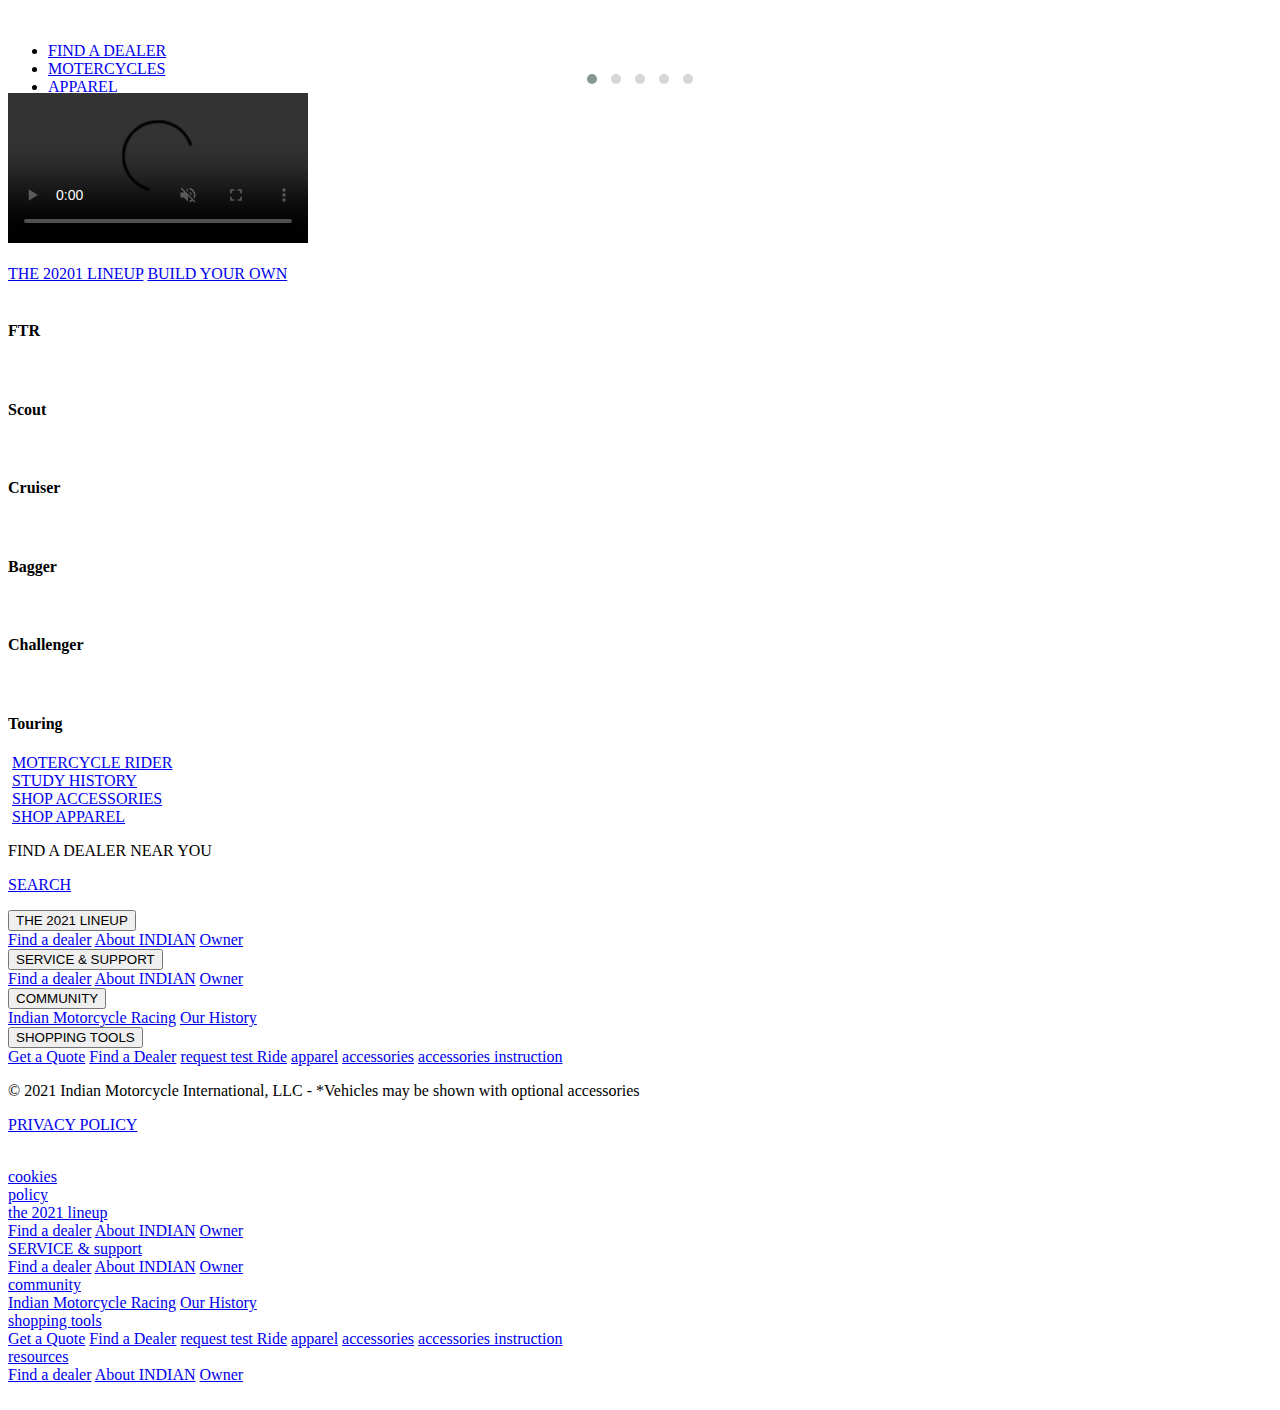
==== index.html @ c052fcd8 "index file" ====
<!DOCTYPE html> 
<html lang="en">
    <head>
        <!-- title -->
        <title>Indian Motorcycle India | Indian® Motorcycles - IN -</title>
        <!-- meta tags -->
        <meta charset="UTF-8">
        <meta name="viewport" content="width=device-width, initial-scale=1.0">
        <meta name="theme-color" content="#9C122A">
        <!-- favicon -->
        <link rel="icon" href="img/logo/favicon.ico">
        <!-- css files -->
        <link rel="stylesheet" href="css/main.css">
        <link rel="stylesheet" href="css/common.css">
        <!-- google fonts -->
        <link rel="preconnect" href="https://fonts.gstatic.com">
        <link href="https://fonts.googleapis.com/css2?family=Teko:wght@300;400;500;600;700&display=swap" rel="stylesheet">
        <!-- font awesome -->
        <link rel="stylesheet" href="https://cdnjs.cloudflare.com/ajax/libs/font-awesome/5.15.3/css/all.min.css" integrity="sha512-iBBXm8fW90+nuLcSKlbmrPcLa0OT92xO1BIsZ+ywDWZCvqsWgccV3gFoRBv0z+8dLJgyAHIhR35VZc2oM/gI1w==" crossorigin="anonymous" referrerpolicy="no-referrer" />
        <!-- owl carousel slider --> 
        <link rel="stylesheet" href="https://cdnjs.cloudflare.com/ajax/libs/OwlCarousel2/2.3.4/assets/owl.carousel.min.css" integrity="sha512-tS3S5qG0BlhnQROyJXvNjeEM4UpMXHrQfTGmbQ1gKmelCxlSEBUaxhRBj/EFTzpbP4RVSrpEikbmdJobCvhE3g==" crossorigin="anonymous" />
        <link rel="stylesheet" href="https://cdnjs.cloudflare.com/ajax/libs/OwlCarousel2/2.3.4/assets/owl.theme.default.min.css" integrity="sha512-sMXtMNL1zRzolHYKEujM2AqCLUR9F2C4/05cdbxjjLSRvMQIciEPCQZo++nk7go3BtSuK9kfa/s+a4f4i5pLkw==" crossorigin="anonymous" />

    </head>
    <body>
        <!-- header section -->
        <div class="lang-header">
            <i class="fas fa-globe-europe"></i>
        </div>
        <div class="header" id="stheader">
            <div class="site-logo">
                <img src="img/logo/indianmotorcycle-logo.png" alt="">
            </div>
            <ul id="MenuItems">
                <li><a href="#">FIND A DEALER</a></li>
                <li><a href="#">MOTERCYCLES</a></li>
                <li><a href="#">APPAREL</a></li>
                <li><a href="#">ACCESSORIES</a></li>
                <li><a href="#">TEST RIDE</a></li>
                <li><a href="#">ABOUT</a></li> 
            </ul>
            <div class="header-icon">
                <i onclick="menutoggle()" class="fas fa-bars"></i>
                <i class="fas fa-globe-europe"></i>
            </div>
        </div>
        <!-- hero-page -->
            <!-- hero slider -->
            <div class="hero-page">
                <div class="hero-slider">
                    <div class="owl-carousel owl-theme">
                        <div class="item">
                           <img src="img/hero-page/ftr-tracker-z.jpg" alt="">
                        </div>
                        <div class="item">
                            <img src="img/hero-page/apple-carplay.jpg" alt="">
                         </div>
                         <div class="item">
                            <img src="img/hero-page/ftr-tracker-z.jpg" alt="">
                         </div>
                         <div class="item">
                            <img src="img/hero-page/scouting-america.jpg" alt="">
                         </div>
                         <div class="item">
                            <img src="img/hero-page/slider-chief-en.jpg" alt="">
                         </div>
                    </div>
                </div>
                <!-- hero video -->
                <div class="hero-video">
                    <div>
                        <video muted autoplay controls loop preload="none" playsinline height="auto">
                            <source src="https://youtu.be/UjYlq_o7k0E">
                        </video>
                    </div>
                    <div>
                        <img src="img/hero-page/mustang-promo-en.jpg" alt="">
                    </div>
                </div>
            </div>
        <!-- hero page ends -->
        <!-- 2021 lineup -->
        <div class="lineup21">
            <div class="btn-21">
                <a class="primary-btn" href="#">THE 20201 LINEUP</a>
                <a class="secondary-btn" href="#">BUILD YOUR OWN</a>
            </div>
            <div class="lineup-img-holder">
                <div class="lineup-img">
                    <img src="img/lineup21/ftr.jpg" alt="">
                    <h4>FTR</h4>
                </div>
                <div class="lineup-img">
                    <img src="img/lineup21/scout-21.jpg" alt="">
                    <h4>Scout</h4>
                </div>
                <div class="lineup-img">
                    <img src="img/lineup21/chief-home-intl.jpg" alt="">
                    <h4>Cruiser</h4>
                </div>
                <div class="lineup-img">
                    <img src="img/lineup21/bagger.jpg" alt="">
                    <h4>Bagger</h4>
                </div>
                <div class="lineup-img">
                    <img src="img/lineup21/challenger.jpg" alt="">
                    <h4>Challenger</h4>
                </div>
                <div class="lineup-img">
                    <img src="img/lineup21/touring.jpg" alt="">
                    <h4>Touring</h4>
                </div>
            </div>
        </div>

        <!-- image with buttons  -->
        <div class="img-btn">
            <div class="img-btn-card">
                <img src="img/img-btn/imrg.jpg" alt="">
                <a class="primary-btn" href="#">MOTERCYCLE RIDER</a>
            </div>
            <div class="img-btn-card">
                <img src="img/img-btn/history2.jpg" alt="">
                <a class="primary-btn" href="#">STUDY HISTORY</a>
            </div>
            <div class="img-btn-card">
                <img src="img/img-btn/accessories.jpg" alt="">
                <a class="primary-btn" href="#">SHOP ACCESSORIES</a>
            </div>
            <div class="img-btn-card">
                <img src="img/img-btn/apparel.jpg" alt="">
                <a class="primary-btn" href="#">SHOP APPAREL</a>
            </div>
        </div>

        <!-- find a dealer -->
        <div class="find-dealer">
            <p>FIND A DEALER NEAR YOU</p>
            <p><a class="primary-btn" href="#">SEARCH</a></p>
        </div>

        <!-- collapsible footer mobile -->
        <div class="footer-mob">                     
            <button type="button" class="collapsible">THE 2021 LINEUP</button>
            <div class="content">
                <a href="#">Find a dealer</a>
                <a href="#">About INDIAN</a>
                <a href="#">Owner</a>
            </div>
            <button type="button" class="collapsible">SERVICE & SUPPORT</button>
            <div class="content">
                <a href="#">Find a dealer</a>
                <a href="#">About INDIAN</a>
                <a href="#">Owner</a>
            </div>
            <button type="button" class="collapsible">COMMUNITY </button>
            <div class="content">
                <a href="#">Indian Motorcycle Racing</a>
                <a href="#">Our History</a>
            </div>
            <button type="button" class="collapsible">SHOPPING TOOLS</button>
            <div class="content">
                <a href="#">Get a Quote</a>
                <a href="#">Find a Dealer</a>
                <a href="#">request test Ride</a>
                <a href="#">apparel</a>
                <a href="#">accessories</a>
                <a href="#">accessories instruction</a>
            </div>
        </div>

        <!-- footer common -->
        <div class="footer-pc">
            <div class="footer-social-icon">
                <i class="fab fa-facebook-square"></i>
                <i class="fab fa-youtube-square"></i>
                <i class="fab fa-twitter-square"></i>
                <i class="fab fa-instagram"></i>
            </div>
            <div class="footer-copyright">
            <p>© 2021 Indian Motorcycle International, LLC - *Vehicles may be shown with optional accessories</p>
            <p><a href="#">PRIVACY POLICY</a></p>
            </div>
        </div>

        <!-- footer logo mobile -->
        <div class="footer-logo">
            <div>
                <img src="img/logo/indiamotorcycle-logo-bottom.png" alt="">
            </div>
        </div>
        <!-- fixed footer pc -->
        <div class="fixed-footer">
            <div class="cookies">
                <a href="#"><i class="fas fa-fingerprint"></i><span class="cookies-p">cookies <br> policy</span></a>
            </div>
            <div class="fixed-footer-links">
                <a class="fixed-nav" href="#">the 2021 lineup</a>
                <div class="footer-link-content">
                    <a href="#">Find a dealer</a>
                    <a href="#">About INDIAN</a>
                    <a href="#">Owner</a>
                </div>

                <a class="fixed-nav" href="#">SERVICE & support</a>
                <div class="footer-link-content">
                    <a href="#">Find a dealer</a>
                    <a href="#">About INDIAN</a>
                    <a href="#">Owner</a>
                </div>
                
                <a class="fixed-nav" href="#">community</a>
                <div class="footer-link-content">
                    <a href="#">Indian Motorcycle Racing</a>
                    <a href="#">Our History</a>
                </div>

                <a class="fixed-nav" href="#">shopping tools</a>
                <div class="footer-link-content">
                    <a href="#">Get a Quote</a>
                    <a href="#">Find a Dealer</a>
                    <a href="#">request test Ride</a>
                    <a href="#">apparel</a>
                    <a href="#">accessories</a>
                    <a href="#">accessories instruction</a>
                </div>

                <a class="fixed-nav" href="#">resources</a>
                <div class="footer-link-content">
                    <a href="#">Find a dealer</a>
                    <a href="#">About INDIAN</a>
                    <a href="#">Owner</a>
                </div>
            </div>
            <div class="fixed-footer-logo">
                <img title="Indian motercycles" src="img/logo/indiamotorcycle-logo-bottom.png" alt="">
            </div>
        </div>


    










        <!-- stiky header -->
        <script>
            window.onscroll = function() {myFunction()};
            
            var header = document.getElementById("stheader");
            var sticky  = header.offsetTop;

            function myFunction() {
                if (window.pageYOffset > sticky) {
                    header.classList.add("sticky");
                }
                 else {
                    header.classList.remove("sticky");
                }
            }

        </script>
        <!-- header toggle menu -->
        <script>
            var MenuItems = document.getElementById("MenuItems");
            MenuItems.style.maxHeight="0px";
            function menutoggle(){
                if(MenuItems.style.maxHeight=="0px")
                    {
                        MenuItems.style.maxHeight="250px";
                    }
                else
                    {
                        MenuItems.style.maxHeight="0px";
                }
            }
        </script>

        <!-- js for owl carousel -->
        <script src="https://cdnjs.cloudflare.com/ajax/libs/jquery/3.6.0/jquery.min.js" integrity="sha512-894YE6QWD5I59HgZOGReFYm4dnWc1Qt5NtvYSaNcOP+u1T9qYdvdihz0PPSiiqn/+/3e7Jo4EaG7TubfWGUrMQ==" crossorigin="anonymous"></script>
        <script src="https://cdnjs.cloudflare.com/ajax/libs/OwlCarousel2/2.3.4/owl.carousel.min.js" integrity="sha512-bPs7Ae6pVvhOSiIcyUClR7/q2OAsRiovw4vAkX+zJbw3ShAeeqezq50RIIcIURq7Oa20rW2n2q+fyXBNcU9lrw==" crossorigin="anonymous"></script>
        <script>
            $('.owl-carousel').owlCarousel({
                loop:true,
                margin:20,
                nav:false,
                center:false,
                autoplay:true,
                autoplayTimeout:2000,
                autoplayHoverPause:true,
                responsive:{
                    0:{
                        items:1
                    },
                    600:{
                        items:1
                    },
                    1000:{
                        items:1
                    },
                    1200:{
                        items:1
                    }
                }
            })
        </script>

        <!-- js for mobile collapsible footer -->
        <script>
            var coll = document.getElementsByClassName("collapsible");
            var i;
            
            for (i = 0; i < coll.length; i++) {
              coll[i].addEventListener("click", function() {
                this.classList.toggle("active");
                var content = this.nextElementSibling;
                if (content.style.display === "block") {
                  content.style.display = "none";
                } else {
                  content.style.display = "block";
                }
              });
            }
            </script>
    </body>

</html>
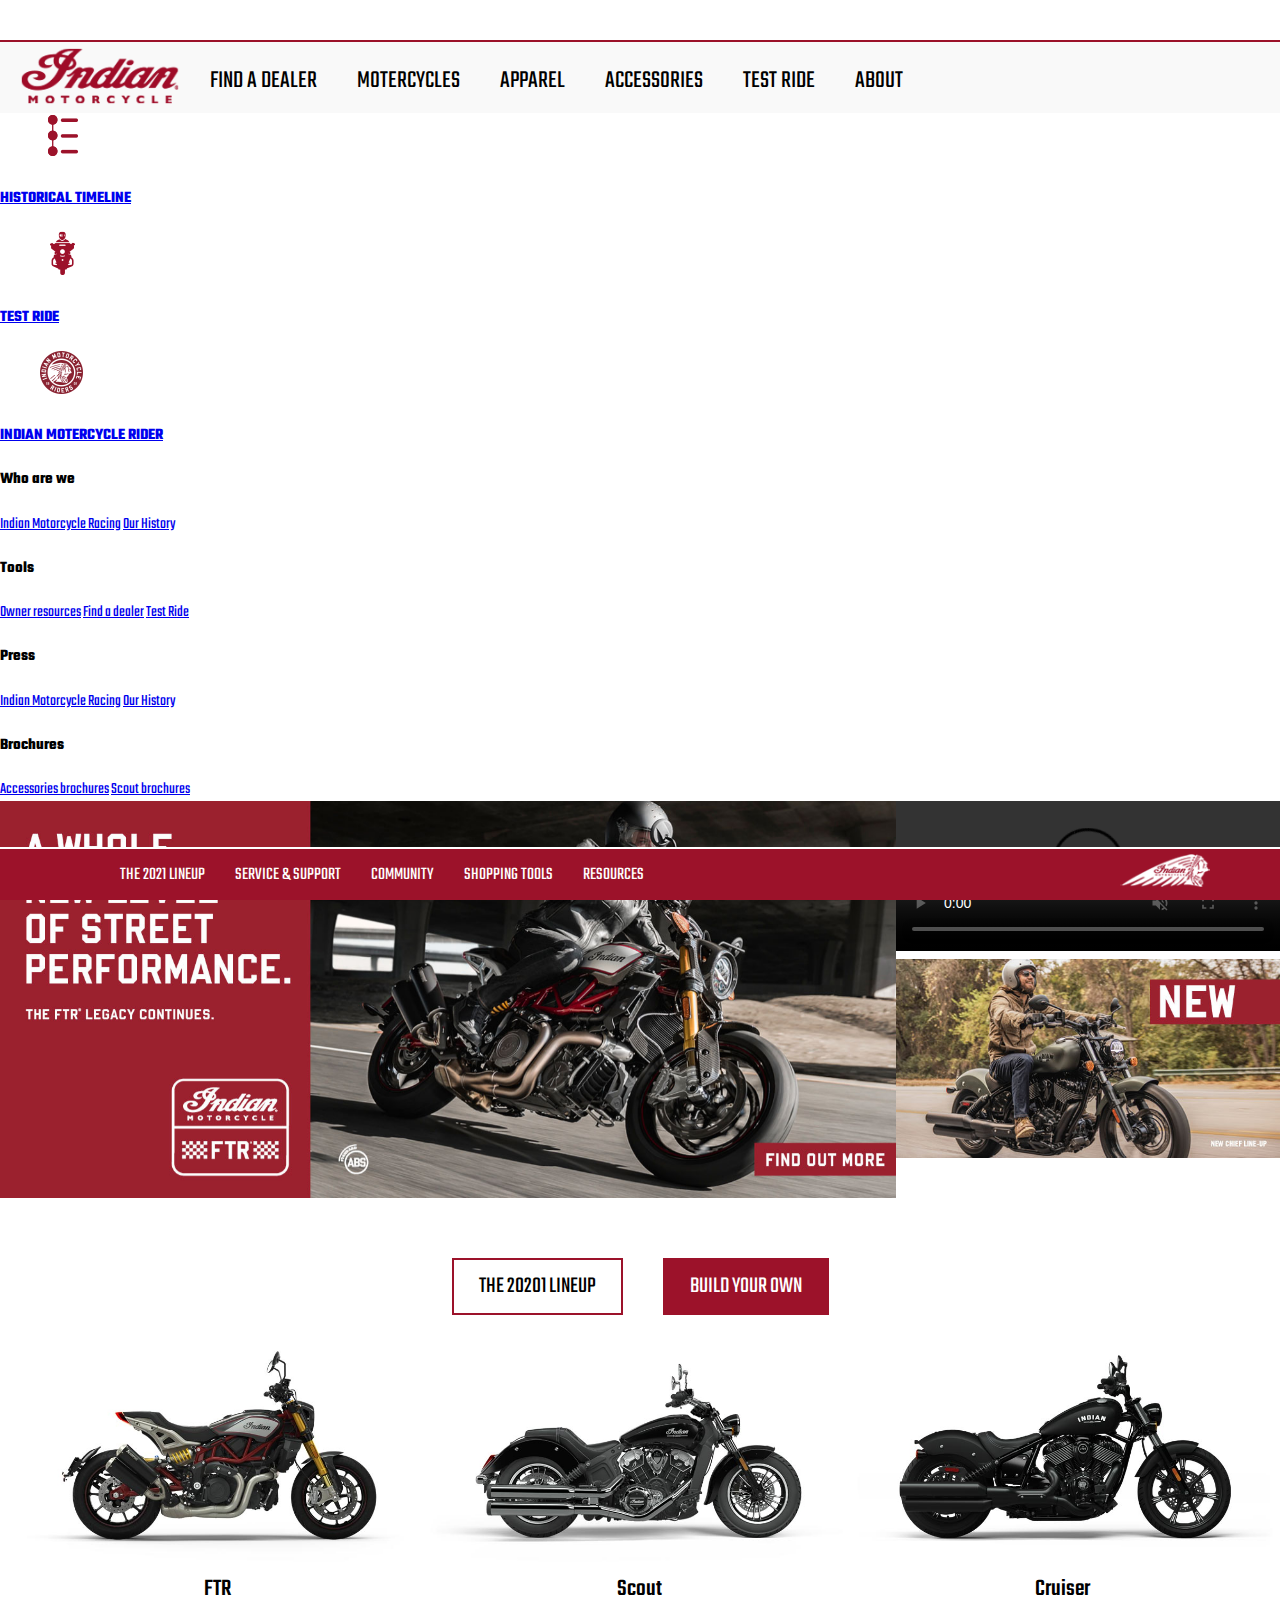
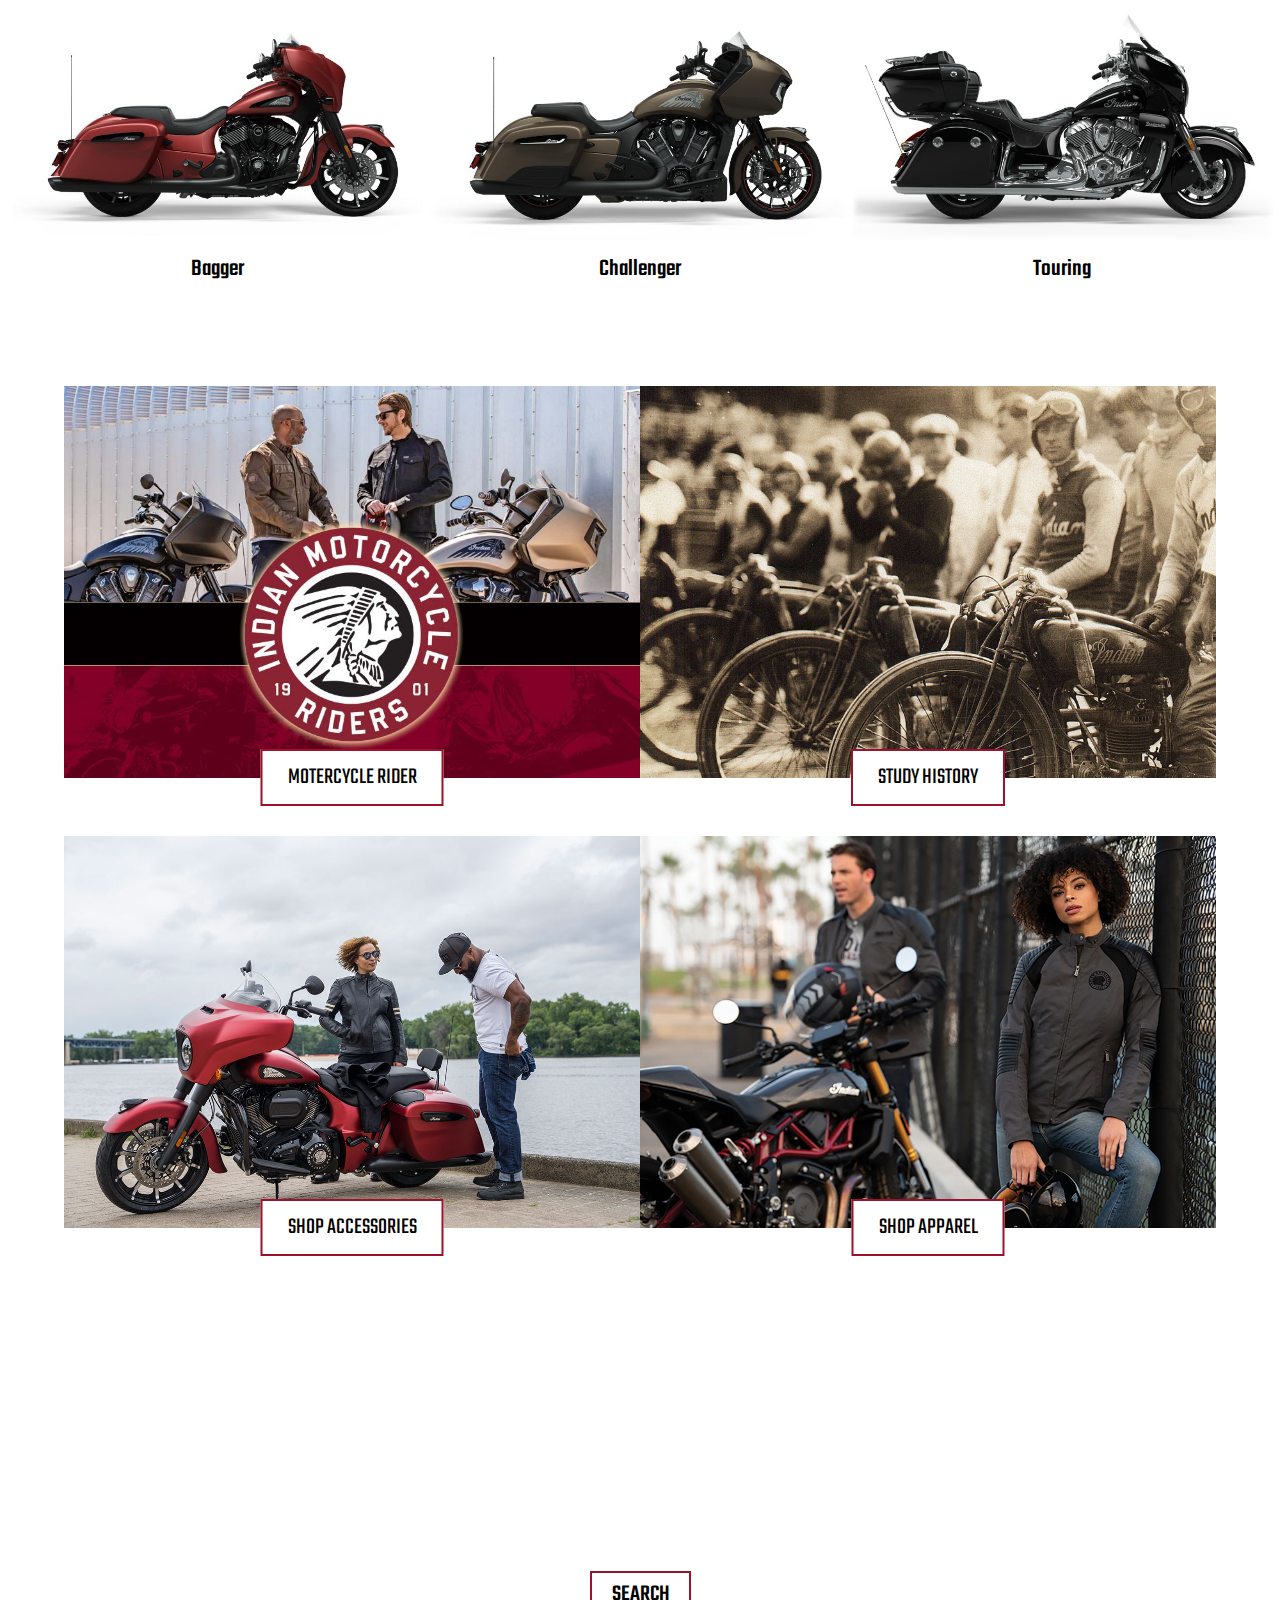
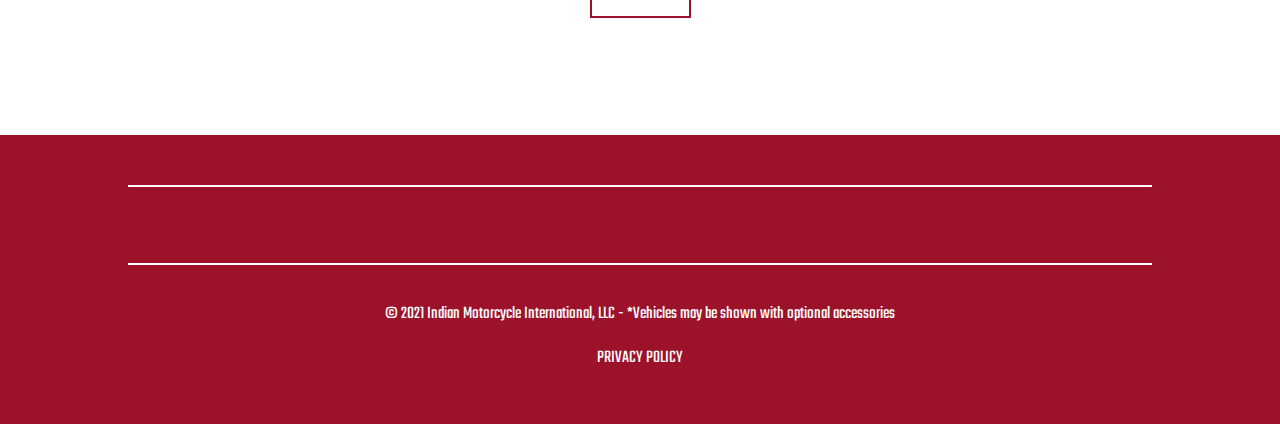
==== commit 78127c9a: "index" ====
--- a/index.html
+++ b/index.html
@@ -20,12 +20,17 @@
         <!-- owl carousel slider --> 
         <link rel="stylesheet" href="https://cdnjs.cloudflare.com/ajax/libs/OwlCarousel2/2.3.4/assets/owl.carousel.min.css" integrity="sha512-tS3S5qG0BlhnQROyJXvNjeEM4UpMXHrQfTGmbQ1gKmelCxlSEBUaxhRBj/EFTzpbP4RVSrpEikbmdJobCvhE3g==" crossorigin="anonymous" />
         <link rel="stylesheet" href="https://cdnjs.cloudflare.com/ajax/libs/OwlCarousel2/2.3.4/assets/owl.theme.default.min.css" integrity="sha512-sMXtMNL1zRzolHYKEujM2AqCLUR9F2C4/05cdbxjjLSRvMQIciEPCQZo++nk7go3BtSuK9kfa/s+a4f4i5pLkw==" crossorigin="anonymous" />
-
+        <!-- bootstrap CSS only -->
+        <link href="https://cdn.jsdelivr.net/npm/bootstrap@5.0.1/dist/css/bootstrap.min.css" rel="stylesheet" integrity="sha384-+0n0xVW2eSR5OomGNYDnhzAbDsOXxcvSN1TPprVMTNDbiYZCxYbOOl7+AMvyTG2x" crossorigin="anonymous">
+        <!-- bootstrap JavaScript Bundle with Popper -->
+        <script src="https://cdn.jsdelivr.net/npm/bootstrap@5.0.1/dist/js/bootstrap.bundle.min.js" integrity="sha384-gtEjrD/SeCtmISkJkNUaaKMoLD0//ElJ19smozuHV6z3Iehds+3Ulb9Bn9Plx0x4" crossorigin="anonymous"></script>
     </head>
     <body>
         <!-- header section -->
         <div class="lang-header">
+            <a href="language.html">
             <i class="fas fa-globe-europe"></i>
+            </a>
         </div>
         <div class="header" id="stheader">
             <div class="site-logo">
@@ -37,13 +42,64 @@
                 <li><a href="#">APPAREL</a></li>
                 <li><a href="#">ACCESSORIES</a></li>
                 <li><a href="#">TEST RIDE</a></li>
-                <li><a href="#">ABOUT</a></li> 
+                <li><a data-bs-toggle="modal" data-bs-target="#exampleModal" href="#">ABOUT</a></li> 
             </ul>
             <div class="header-icon">
                 <i onclick="menutoggle()" class="fas fa-bars"></i>
                 <i class="fas fa-globe-europe"></i>
             </div>
         </div>
+        <!-- about modal  starts here--> 
+        <div class="modal fade" id="exampleModal" tabindex="-1" aria-labelledby="exampleModalLabel" aria-hidden="true">
+            <div class="modal-dialog modal-lg">
+            <div class="modal-content">
+        <div class="modal-body">
+            <div class="about-modal-icon">
+                <div class="about-modal-icon-holder">
+                    <img src="img/about-modal/indian-timeline.png" alt="">
+                    <h4><a href="#">HISTORICAL TIMELINE</a></h4>
+                </div>
+                <div class="about-modal-icon-holder">
+                    <img src="img/about-modal/test-ride.png" alt="">
+                    <h4><a href="#">TEST RIDE</a></h4>
+                </div>
+                <div class="about-modal-icon-holder">
+                    <img src="img/about-modal/ind-riders-group.png" alt="">
+                    <h4><a href="#">INDIAN MOTERCYCLE RIDER</a></h4>
+                </div>
+            </div>
+            <div class="about-modal-important-links">
+                <div class="about-modal-important-links-card ">
+                    <h4>Who are we</h4>
+                    <a href="#">Indian Motorcycle Racing</a>
+                    <a href="#">Our History</a>
+                </div>
+                <div class="about-modal-important-links-card  about-modal-border">
+                    <h4>Tools</h4>
+                    <a href="#">Owner resources</a>
+                    <a href="#">Find a dealer</a>
+                    <a href="#">Test Ride</a>
+                </div>
+                <div class="about-modal-important-links-card about-modal-border">
+                    <h4>Press</h4>
+                    <a href="#">Indian Motorcycle Racing</a>
+                    <a href="#">Our History</a>
+                </div>
+                <div class="about-modal-important-links-card about-modal-border">
+                    <h4>Brochures</h4>
+                    <a href="#">Accessories brochures</a>
+                    <a href="#">Scout brochures</a>
+                </div> 
+                
+            </div>
+        </div>
+      </div>
+    </div>
+  </div>
+        
+
+        <!-- about modal ends here -->
+
         <!-- hero-page -->
             <!-- hero slider -->
             <div class="hero-page">
@@ -68,8 +124,8 @@
                 </div>
                 <!-- hero video -->
                 <div class="hero-video">
-                    <div>
-                        <video muted autoplay controls loop preload="none" playsinline height="auto">
+                    <div >
+                        <video  muted autoplay controls loop preload="none" playsinline >  
                             <source src="https://youtu.be/UjYlq_o7k0E">
                         </video>
                     </div>
@@ -195,26 +251,32 @@
                 <a href="#"><i class="fas fa-fingerprint"></i><span class="cookies-p">cookies <br> policy</span></a>
             </div>
             <div class="fixed-footer-links">
+               <div class="link-holder">
                 <a class="fixed-nav" href="#">the 2021 lineup</a>
+                <div class="footer-link-content">
+                    <a href="#">FTR</a>
+                    <a href="#">Scout</a>
+                    <a href="#">Cruiser</a>
+                    <a href="#">Bagger</a>
+                </div>
+               </div>
+               <div class="link-holder">
+                <a class="fixed-nav" href="#">SERVICE & support</a>
                 <div class="footer-link-content">
                     <a href="#">Find a dealer</a>
                     <a href="#">About INDIAN</a>
                     <a href="#">Owner</a>
-                </div>
-
-                <a class="fixed-nav" href="#">SERVICE & support</a>
-                <div class="footer-link-content">
-                    <a href="#">Find a dealer</a>
-                    <a href="#">About INDIAN</a>
-                    <a href="#">Owner</a>
-                </div>
-                
+                </div>  
+               </div>
+               <div class="link-holder">
                 <a class="fixed-nav" href="#">community</a>
                 <div class="footer-link-content">
                     <a href="#">Indian Motorcycle Racing</a>
                     <a href="#">Our History</a>
                 </div>
-
+               </div>
+
+               <div class="link-holder">
                 <a class="fixed-nav" href="#">shopping tools</a>
                 <div class="footer-link-content">
                     <a href="#">Get a Quote</a>
@@ -224,30 +286,25 @@
                     <a href="#">accessories</a>
                     <a href="#">accessories instruction</a>
                 </div>
-
+               </div>
+            
+               <div class="link-holder">
                 <a class="fixed-nav" href="#">resources</a>
                 <div class="footer-link-content">
-                    <a href="#">Find a dealer</a>
-                    <a href="#">About INDIAN</a>
-                    <a href="#">Owner</a>
-                </div>
+                    <a href="#">Facebook</a>
+                    <a href="#">Twitter</a>
+                    <a href="#">Instagram</a>
+                    <a href="#">Youtube</a>
+                    <a href="#">Contact a Dealer</a>
+                </div>
+               </div>
+
+          
             </div>
             <div class="fixed-footer-logo">
                 <img title="Indian motercycles" src="img/logo/indiamotorcycle-logo-bottom.png" alt="">
             </div>
         </div>
-
-
-    
-
-
-
-
-
-
-
-
-
 
         <!-- stiky header -->
         <script>
@@ -273,7 +330,7 @@
             function menutoggle(){
                 if(MenuItems.style.maxHeight=="0px")
                     {
-                        MenuItems.style.maxHeight="250px";
+                        MenuItems.style.maxHeight="300px";
                     }
                 else
                     {
--- a/css/main.css
+++ b/css/main.css
@@ -0,0 +1,542 @@
+.lang-header{
+    width: 100%;
+    display: flex;
+    justify-content: flex-end;
+    align-items: center;
+    padding:20px  100px 20px 0;
+}
+.lang-header .fas{
+    font-size: 18px;
+    cursor: pointer;
+}
+.header{
+    width: 100%;
+    display: flex;
+    justify-content: flex-start;
+    align-items: center;
+    background: #f9f9f9;
+    border-top: 2px solid #9c122a;
+    position: relative;
+}
+.sticky{
+    top:0;
+    width: 100%;
+    position: fixed;
+    z-index: 99;
+    margin: 0;
+    padding: 0;
+}
+.sticky + .content {
+    padding-top:200px;
+  }
+.header .site-logo{
+    width: 160px;
+    margin: 0 20px;
+}
+.site-logo img{
+    width: 100%;
+    padding-top: 5px;
+}
+.header ul{
+    display: flex;
+    list-style: none;
+    position: absolute;
+    top: 5px;
+    left: 150px;
+    z-index: 99;
+}
+.header ul li{
+    display: inline-block;
+}
+.header ul li a{
+    text-decoration: none;
+    color: black;
+    margin: 0 20px;
+    font-size: 25px;
+}
+.header ul li a:hover{
+    color: #9c122a;
+}
+.header .header-icon{
+    display: none;
+}
+.header .header-icon .fas{
+    font-size: 18px;
+    margin: 0 10px;
+    cursor: pointer;
+}
+.header .header-icon .fa-bars{
+    color: #9c122a;
+}
+@media screen and (max-width:1180px){
+    .header ul li a{
+        margin: 0 10px;
+        font-size: 22px;
+    }
+    .header .site-logo{
+        width: 140px;
+    }
+    .lang-header{
+        padding:20px  60px 20px 0;
+    }
+
+} 
+@media screen and (max-width:770px){
+    .lang-header{
+        display: none;
+    }
+    .header{
+        display: flex;
+        justify-content: space-between;
+        padding: 0 10px;
+        align-items: center;
+        position: relative !important;
+        border:none;
+    }
+    .header .site-logo{
+        width: 120px;
+    }
+    .header-icon{
+        display: block !important;
+    }
+    .header ul{
+        position:absolute !important;
+        width: 100%;
+        top:35px;
+        left: 0;
+        display: block;
+        background: #aaa;
+        transition: .5s;
+        overflow: hidden;
+    }
+    .header ul li{
+        display: block;
+        padding: 10px;
+    }
+} 
+/* hero page */
+    /* hero slider */
+.hero-page{
+    width: 100%;
+    display: flex;
+    flex-wrap: wrap;
+}
+.hero-page  .hero-slider{
+    width: 70%;
+    height: auto;
+
+
+}
+.hero-slider .owl-theme{
+    width: 100%;
+}
+.owl-theme .item{
+    width: 100%;
+}
+.hero-slider .owl-dots{
+    display: none;
+}
+.owl-theme .item img{
+    width: 100%;
+    cursor: pointer;
+}
+    /* hero video  */
+.hero-page .hero-video{
+    width: 30%;
+    height: auto;
+}
+.hero-page .hero-video div{
+    width: 100%;
+}
+.hero-page .hero-video div video{
+    width: 100%;
+
+}
+.hero-page .hero-video div img{
+    width: 100%;
+}
+
+@media screen and (max-width:770px){
+    .hero-page  .hero-slider{
+        width: 100%
+    }
+    .hero-page .hero-video{
+        width: 100%;
+    }
+}
+/* hero page ends */
+/* 2021 lineup */
+.lineup21{
+    width: 100%;
+    padding: 50px 0;
+}
+.lineup21 .btn-21{
+    display: flex;
+    justify-content: center;
+    align-items: center;
+    padding: 10px 0;
+}
+.btn-21 a{
+    text-decoration: none;
+    margin: 0 20px;
+    font-size: 23px;
+}
+.lineup21 .lineup-img-holder{
+    width: 100%;
+    display: flex;
+    justify-content: center;
+    align-items: center;
+    flex-wrap: wrap;
+}
+.lineup-img-holder .lineup-img{
+    width: 33%;
+}
+.lineup-img-holder .lineup-img h4{
+    text-align: center;
+    margin:0;
+    font-size: 24px;
+    font-weight: 500;
+}
+.lineup-img-holder .lineup-img img{
+    width: 100%; 
+}
+
+@media screen and (max-width:770px){
+    .btn-21 a{
+        font-size: 18px;
+        margin: 0 12px;
+    }
+}
+@media screen and (max-width:770px){
+    .lineup-img-holder .lineup-img{
+        width: 50%;
+    }
+    .lineup-img-holder .lineup-img h4{
+        font-size: 18px;
+    }
+}
+/* image with buttons */
+.img-btn{
+    width: 100%;
+    padding: 50px 0;
+    display: flex;
+    justify-content: center;
+    align-items: center;
+    flex-wrap: wrap;
+}
+ .img-btn .img-btn-card{
+    width: 45%;
+    margin-bottom: 50px;
+    position: relative;
+    z-index: 0;
+}
+.img-btn-card img{
+    width: 100%;
+}
+.img-btn-card a{
+    text-decoration: none;
+    position: absolute;
+    bottom: -20px;
+    left: 50%;
+    font-size: 23px;
+    transform: translate(-50%);
+    background: white !important;
+}
+.img-btn-card a:hover{
+    background-color: #9c122a !important;
+}
+@media screen and (max-width:770px){
+    .img-btn .img-btn-card{
+        width: 90%;
+        margin-bottom: 30px;
+    }
+    .img-btn-card a{
+        font-size: 18px;
+    }
+}
+
+/* find a dealer */
+.find-dealer{
+    width: 100%;
+    background: url("../img/dealer/rassemblement.jpg");
+    background-position: center;
+    background-repeat: no-repeat;
+    background-size: cover;
+    padding: 8% 0;
+    background-attachment: fixed;
+}
+.find-dealer p{
+    text-align: center;
+    color: white;
+    font-size: 68px;
+    margin: 0;
+    display: block;
+    font-weight:500;
+} 
+.find-dealer p a{
+    font-size: 23px !important;
+    text-decoration: none;
+    color:black !important;
+    background:white !important;
+    font-weight: 500;
+    margin: 0;
+    padding: 5px 20px !important;
+}
+.find-dealer p a:hover{
+    color: white !important;
+    background:#9c122a !important;
+}
+@media screen and (max-width:1100px){
+    .find-dealer p{
+        font-size: 48px;
+    }
+    .find-dealer {
+        padding: 8% 0; 
+    }
+}
+@media screen and (max-width:770px){
+    .find-dealer p{
+        font-size: 38px;
+    }
+    .find-dealer {
+        padding: 10% 0 ; 
+    }
+    .find-dealer p a{
+        font-size: 15px !important;
+        padding: 8px 15px !important;
+    }
+}
+/* collapsible footer mobile */
+.footer-mob{
+    width: 100%;
+    display: none;
+}
+.footer-mob .collapsible {
+    color: white;
+    cursor: pointer;
+    background-color: #9c122a;
+    padding: 12px;
+    width: 100%;
+    text-align: left;
+    outline: none;
+    font-size: 18px;
+    border: none;
+    border-bottom: 2px solid white;
+}
+  
+.active, .collapsible:hover {
+    background-color: #ccc;
+    color: black;
+}
+.content {
+    padding: 0 18px;
+    display: none;
+    overflow: hidden;
+    background-color: #f9f9f9;
+}
+.content a{
+    font-size: 18px;
+    text-align: center;
+    display: block;
+    text-decoration: none;
+    color: black;
+    padding: 10px 5px;
+    text-transform: uppercase;
+    
+}
+.content a:hover{
+    background: #aaa;
+}
+@media screen and (max-width:870px){
+    .footer-mob{
+        display: block;
+    }
+}
+/* footer common*/
+.footer-pc{
+    width: 100%;
+    background: #9c122a;
+    padding-top: 50px;
+    padding-bottom:30px;
+}
+.footer-pc .footer-social-icon{
+    width: 80%;
+    margin: auto;
+    border-bottom: 2px solid white;
+    border-top: 2px solid white;
+    display: flex;
+    justify-content: center;
+    align-items: center;
+    padding: 18px 0;
+}
+.footer-pc .footer-social-icon .fab{
+    color: white;
+    font-size: 48px;
+    margin: 20px;
+    cursor: pointer;
+}
+.footer-pc .footer-copyright{
+    width: 80%;
+    margin: auto;
+    padding: 18px 0 5px;
+}
+.footer-pc .footer-copyright p{
+    text-align: center;
+    color: white;
+    font-size: 18px;
+}
+.footer-pc .footer-copyright p a{
+    text-decoration: none;
+    color: white;
+}
+.footer-pc .footer-copyright p a:hover{
+    color: white;
+}
+
+@media screen and (max-width:770px){
+    .footer-pc .footer-social-icon{
+        width: 90%;
+    }
+    .footer-pc .footer-copyright{
+        width: 90%;
+    }
+    .footer-pc .footer-social-icon .fab{
+        font-size: 28px;
+        margin: 15px;
+    }
+}
+/* footer logo mobile */
+.footer-logo{
+    width: 100%;
+    margin: auto;
+    background: #9c122a;
+    display: flex;
+    justify-content: center;
+    display: none;
+}
+.footer-logo div{
+    width: 90px;
+}
+
+.footer-logo div img{
+    width: 100%;
+    filter: grayscale(1) brightness(999%);
+}
+@media screen and (max-width:870px){
+    .footer-logo{
+        display: block;
+        display: flex;
+        justify-content: center;
+    }
+}
+/* fixed footer pc */
+
+.fixed-footer{
+    width: 100%;
+    position: fixed;
+    left: 0;
+    bottom: 0;
+    border-top: 2px solid white;
+    background: #9c122a;
+    display: flex;
+    padding: 5px 70px 5px 5px;
+    display: flex;
+    justify-content: start;
+    align-items:center;
+    z-index: 99 !important;
+}
+.fixed-footer .cookies{
+    width: 100px;
+}
+.cookies a{
+    display: flex;
+    align-items: center;
+    text-decoration: none;
+
+}
+.cookies a .cookies-p{
+    color: white;
+    font-size: 12px;
+    padding-left: 5px;
+    margin: none;
+    display: none;
+    line-height: 10px;
+}
+.cookies .fas{
+    font-size: 24px;
+    color: white;
+    margin-right: 2px;
+}
+.cookies .fas:hover + .cookies-p{
+    display: block;
+    z-index: 5;
+}
+.fixed-footer .fixed-footer-links{
+    width: 60%;
+    flex-grow: 1;
+    display: flex;
+    justify-content: start;
+    align-items: center;
+}
+.fixed-footer .fixed-footer-links a{
+    text-decoration: none;
+    color: white;
+    padding: 7px 15px;
+    text-transform: uppercase;
+    font-size: 18px;
+    position: relative;
+}
+.fixed-footer-links a:hover{
+    background: #ccc;
+    color:black;
+}
+.footer-link-content{
+    z-index: 98 !important;
+    position: absolute;
+    bottom:50px;
+    max-width:200px;
+    background: white;
+    display: none;
+}
+.fixed-nav:hover + .footer-link-content{
+    display: block !important;
+}
+.footer-link-content a{
+    display: block;
+    color:#555 !important;
+}
+.footer-link-content a:hover{
+    color:  black !important;
+}
+
+.fixed-footer .fixed-footer-logo{
+    width: 90px;
+}
+.fixed-footer .fixed-footer-logo img{
+    width: 100%;
+    filter: grayscale(1) brightness(999%) ;
+    cursor: pointer;
+}
+
+@media screen and (max-width:870px){
+    .fixed-footer{
+        display: none;
+    }
+}
+
+
+
+
+
+
+
+ 
+
+
+
+
+
+
+
+
+
--- a/css/common.css
+++ b/css/common.css
@@ -0,0 +1,33 @@
+html,
+body{
+    border: 0;
+    margin: 0;
+    padding: 0;
+}
+*{
+    box-sizing: border-box;
+    font-family: 'Teko', sans-serif;
+}
+ /* button  */
+.primary-btn{
+    border: 2px solid #9c122a;
+    color: black;
+    padding: 10px 25px;
+}
+.primary-btn:hover{
+    color: white;
+    background: #9c122a;
+}
+
+.secondary-btn{
+    border: 2px solid #9c122a;
+    background: #9c122a;
+    color: white;
+    padding: 10px 25px;
+}
+.secondary-btn:hover{
+    color: white;
+    background: black;
+    border: 2px solid black;
+
+}
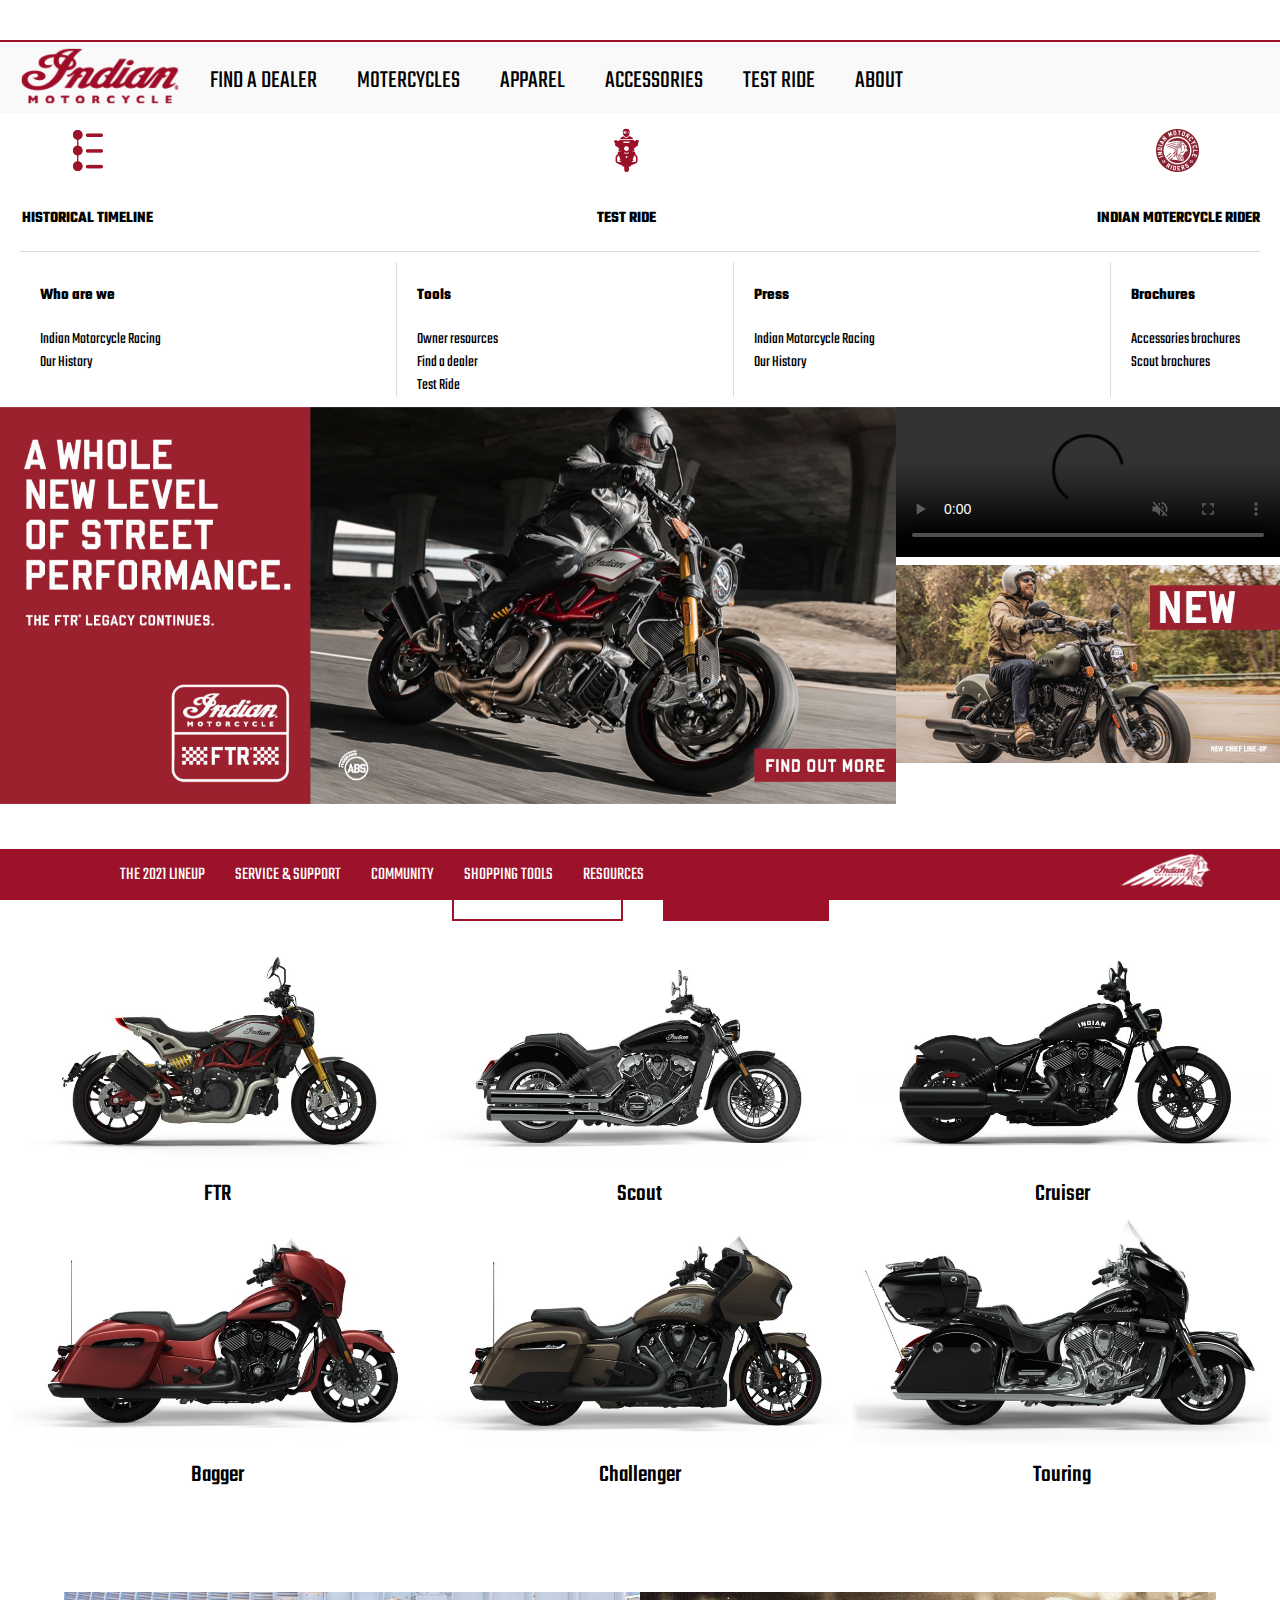
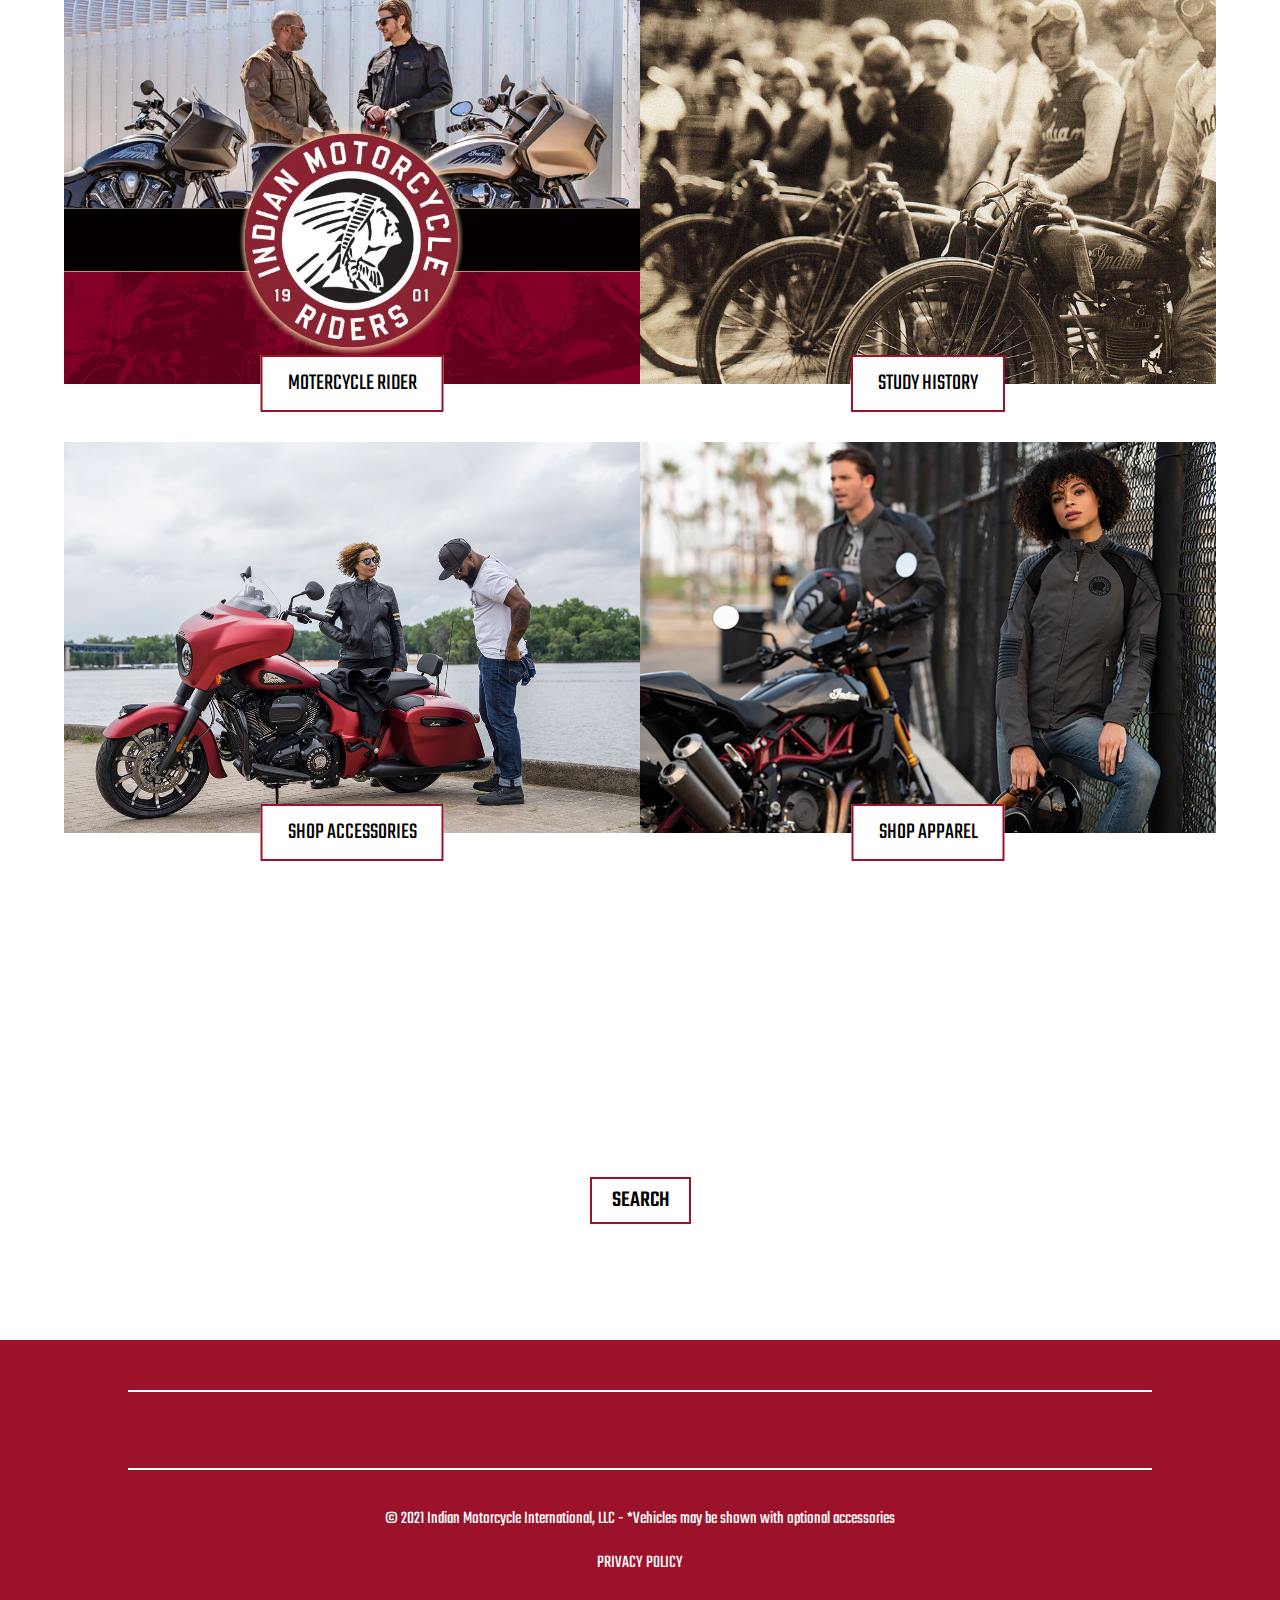
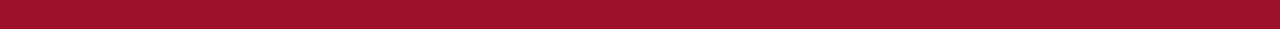
==== commit dfb3ee70: "index chng" ====
--- a/index.html
+++ b/index.html
@@ -46,7 +46,8 @@
             </ul>
             <div class="header-icon">
                 <i onclick="menutoggle()" class="fas fa-bars"></i>
-                <i class="fas fa-globe-europe"></i>
+                <a href="language.html">
+                <i class="fas fa-globe-europe"></i></a>
             </div>
         </div>
         <!-- about modal  starts here--> 
--- a/css/main.css
+++ b/css/main.css
@@ -4,6 +4,13 @@
     justify-content: flex-end;
     align-items: center;
     padding:20px  100px 20px 0;
+}
+.lang-header a{
+    text-decoration: none;
+    color: black;
+}
+.lang-header a:hover{
+    color: black;
 }
 .lang-header .fas{
     font-size: 18px;
@@ -67,6 +74,13 @@
 }
 .header .header-icon .fa-bars{
     color: #9c122a;
+}
+.header-icon a{
+    text-decoration: none;
+    color: black;
+}
+.header-icon a:hover{
+    color: black;
 }
 @media screen and (max-width:1180px){
     .header ul li a{
@@ -102,7 +116,7 @@
     .header ul{
         position:absolute !important;
         width: 100%;
-        top:35px;
+        top:47px;
         left: 0;
         display: block;
         background: #aaa;
@@ -114,6 +128,87 @@
         padding: 10px;
     }
 } 
+
+/* about modal starts here */
+.modal-body{
+    padding: 10px 20px !important;
+}
+.modal-body .about-modal-icon{
+    display: flex;
+    justify-content: space-between;
+    align-items: center;
+}
+.about-modal-icon-holder img{
+    padding: 5px;
+}
+.about-modal-icon .about-modal-icon-holder{
+    text-align: center;
+}
+.about-modal-icon .about-modal-icon-holder h4 a{
+    text-decoration: none;
+    color: black;
+}
+.about-modal-icon .about-modal-icon-holder h4 a:hover{
+    color: #9c122a;
+}
+.about-modal-important-links{
+    display: flex;
+    width: 100%;
+    justify-content: space-between;
+    border-top: 1px solid #ddd;
+    padding-top: 10px;
+}
+.about-modal-important-links .about-modal-important-links-card{
+padding:0 20px;
+}
+.about-modal-border{
+    border-left: 1px solid #ddd;
+}
+
+.about-modal-important-links-card a{
+    text-decoration: none;
+    color: black;
+    display: block;
+}
+.about-modal-important-links-card a:hover{
+    color: #9c122a;
+}
+@media screen and (max-width:950px){
+    .modal-body{
+        padding: 10px !important;
+    }
+    .about-modal-icon-holder img{
+        padding: 5px;
+        width: 80px;
+    }
+    .about-modal-icon .about-modal-icon-holder h4 a{
+        font-size: 14px;
+        font-weight: 300;
+    }
+    .about-modal-important-links .about-modal-important-links-card{
+        padding:0 10px;
+    }
+}
+@media screen and (max-width:700px){
+    .about-modal-important-links-card h4{
+        font-size: 14px;
+        font-family: 300;
+    }
+    .about-modal-important-links-card a{
+        font-weight: 13px;
+        font-weight: 200;
+    }
+}
+
+
+
+
+
+
+
+
+/* about modal ends here */
+
 /* hero page */
     /* hero slider */
 .hero-page{
@@ -143,7 +238,7 @@
     /* hero video  */
 .hero-page .hero-video{
     width: 30%;
-    height: auto;
+    height: auto !important;
 }
 .hero-page .hero-video div{
     width: 100%;
@@ -491,18 +586,23 @@
     color:black;
 }
 .footer-link-content{
-    z-index: 98 !important;
+    z-index: 99 !important;
     position: absolute;
-    bottom:50px;
+    bottom:40px;
+    min-width: 150px;
     max-width:200px;
-    background: white;
+    background: #f3f3f3;
     display: none;
+    transition: .5s;
 }
 .fixed-nav:hover + .footer-link-content{
     display: block !important;
 }
+
 .footer-link-content a{
+    padding: 5px 20px;
     display: block;
+    text-align: center;
     color:#555 !important;
 }
 .footer-link-content a:hover{
